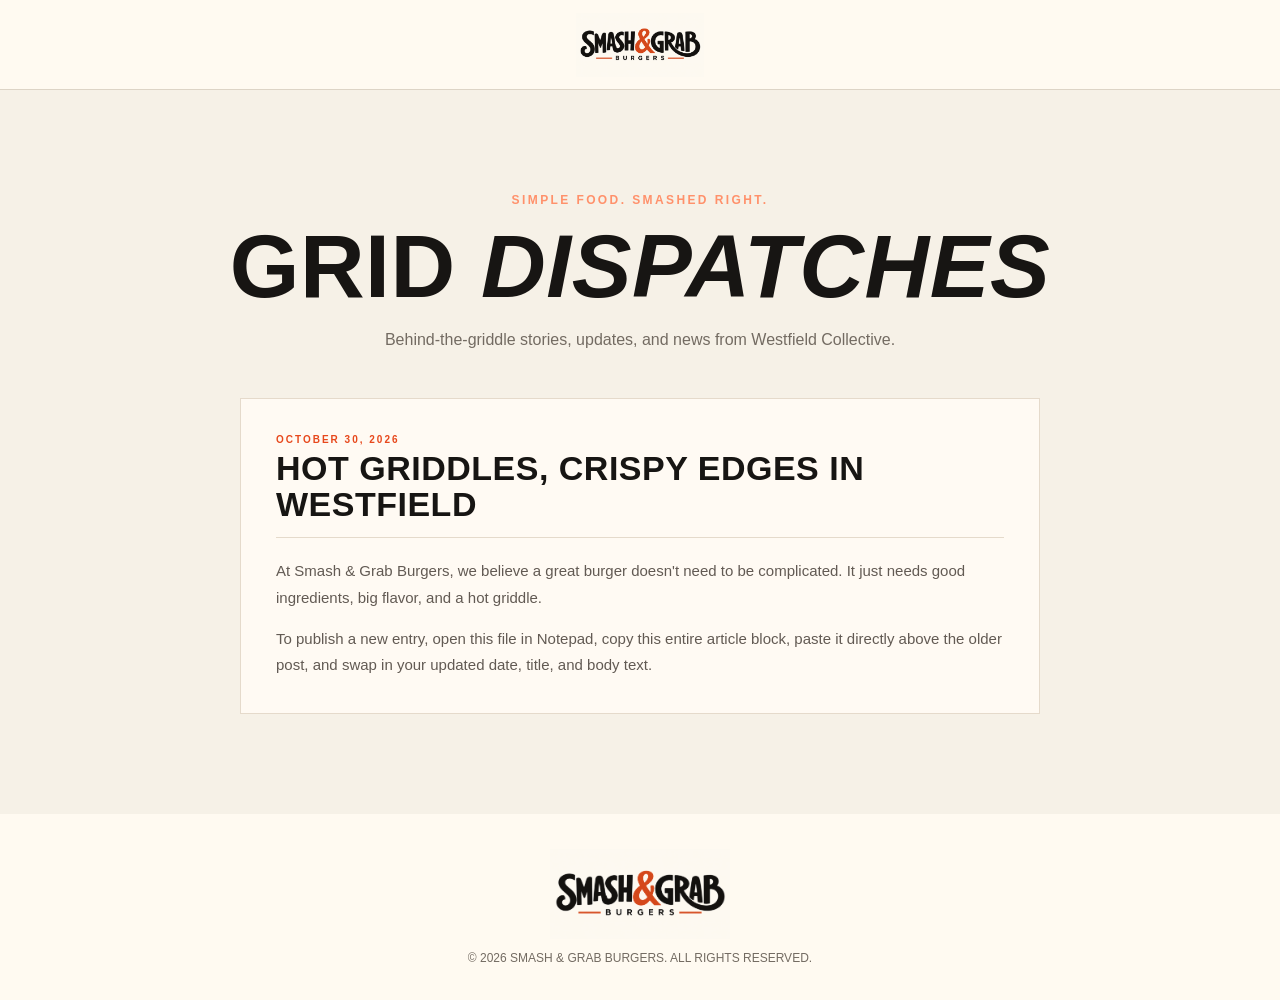
==== blog/index.html @ 60bce129 "blog page add and minor mods" ====
<!DOCTYPE html>
<html lang="en">
<head>
    <meta charset="UTF-8">
    <meta name="viewport" content="width=device-width, initial-scale=1.0">
    <title>Smash & Grab Burgers - Dispatches</title>
    <!-- Relative path points up to the css folder in the root directory -->
    <link rel="stylesheet" href="../css/style.css">
    <link rel="icon" type="image/png" href="../images/favicon.png">
</head>
<body>

    <header class="top" style="justify-content: center;">
        <a href="../index.html" class="brand">
            <img src="../images/logo.png" alt="Smash & Grab Burgers Logo">
        </a>
    </header>

    <section class="section">
        <div style="text-align: center; max-width: 900px; margin: 0 auto 45px;">
            <span class="eyebrow">SIMPLE FOOD. SMASHED RIGHT.</span>
            <h2 style="font-size: clamp(50px, 7vw, 90px); margin: 15px 0;">GRID <em>DISPATCHES</em></h2>
            <p style="color: var(--muted); max-width: 600px; margin: 0 auto; line-height: 1.7;">
                Behind-the-griddle stories, updates, and news from Westfield Collective.
            </p>
        </div>

        <div style="max-width: 800px; margin: 0 auto; display: flex; flex-direction: column; gap: 30px;">

            <!-- ================================================== -->
            <!-- 📋 NEW POST TEMPLATE: COPY THIS ENTIRE CARD 📋 -->
            <!-- ================================================== -->
            <article class="menu-card" style="min-height: auto; padding: 35px; border: 1px solid #e5dacb;">
                <div style="border-bottom: 1px solid #e5dacb; padding-bottom: 15px; margin-bottom: 20px;">
                    <span class="category" style="display: block; margin-bottom: 6px;">OCTOBER 30, 2026</span>
                    <h3 style="font-family: Impact, 'Arial Narrow', sans-serif; font-size: 34px; line-height: 1.05; letter-spacing: 0.5px; margin: 0; text-transform: uppercase;">
                        Hot Griddles, Crispy Edges in Westfield
                    </h3>
                </div>
                <div>
                    <p style="color: #625a53; line-height: 1.75; font-size: 15px; margin-bottom: 15px;">
                        At Smash & Grab Burgers, we believe a great burger doesn't need to be complicated. It just needs good ingredients, big flavor, and a hot griddle.
                    </p>
                    <p style="color: #625a53; line-height: 1.75; font-size: 15px; margin: 0;">
                        To publish a new entry, open this file in Notepad, copy this entire article block, paste it directly above the older post, and swap in your updated date, title, and body text.
                    </p>
                </div>
            </article>
            <!-- ================================================== -->
            <!-- 📋 END OF TEMPLATE 📋 -->
            <!-- ================================================== -->

        </div>
    </section>

    <footer>
        <div style="margin: 0 auto; text-align: center;">
            <img src="../images/logo.png" alt="Smash & Grab Burgers Logo" style="margin: 0 auto 12px; display: block;">
            <p style="margin: 0;">© 2026 SMASH & GRAB BURGERS. ALL RIGHTS RESERVED.</p>
        </div>
    </footer>

</body>
</html>
---- css/style.css ----
:root{--ink:#171513;--cream:#f6f1e7;--orange:#e7481c;--muted:#736b62}
*{box-sizing:border-box}
html{scroll-behavior:smooth}
body{margin:0;background:var(--cream);color:var(--ink);font-family:Arial,Helvetica,sans-serif}
a{color:inherit;text-decoration:none}

/* Top Navigation - Sticky Persistent Banner */
.top{height:90px;background:#fffaf1;display:flex;align-items:center;justify-content:space-between;padding:12px max(5%,calc((100vw - 1300px)/2));gap:25px;position:sticky;top:0;z-index:10;border-bottom:1px solid #ddd4c6}
.brand img {
  width: 205px;
  max-height: 64px;
  height: auto;
  object-fit: contain;
  display: block;
}
.top nav{display:flex;gap:30px;font-size:13px;font-weight:900;letter-spacing:1px}
.top nav a:hover,.textlink:hover{color:var(--orange)}

/* Buttons */
.button{display:inline-block;background:var(--orange);color:white;padding:19px 27px;font-weight:900;font-size:13px;letter-spacing:1px;border:2px solid var(--orange);transition:.2s;cursor:pointer}
.button:hover{background:#ba3514;border-color:#ba3514}
.button.small{padding:13px 18px}

/* Hero Section */
.hero{min-height:620px;display:grid;grid-template-columns:1.1fr .9fr;align-items:center;background:#171513;color:white;padding:70px max(5%,calc((100vw - 1300px)/2));overflow:hidden}
.eyebrow{font-size:12px;letter-spacing:2.4px;font-weight:900;color:#ff916b}
.hero h1,.section h2,.story h2,.order h2,.visit h2{font-family:Impact,'Arial Narrow',sans-serif;font-stretch:condensed;font-weight:900;line-height:.98;letter-spacing:.5px}
.hero h1{font-size:clamp(58px,6.3vw,105px);margin:25px 0}
.hero h1 em,.story h2 em{color:var(--orange);font-style:normal}
.hero p{max-width:460px;font-size:19px;line-height:1.65;color:#e1d9d0}
.actions{display:flex;align-items:center;gap:24px;flex-wrap:wrap;margin-top:34px}
.textlink{font-size:13px;font-weight:900}

.hero-art{position:relative;height:470px;display:grid;place-items:center}
.burger-emoji{font-size:clamp(190px,24vw,340px);filter:drop-shadow(0 28px 25px #0009);transform:rotate(-10deg)}
.roundel{position:absolute;top:5px;right:5%;width:130px;height:130px;border-radius:50%;background:var(--orange);display:flex;align-items:center;justify-content:center;flex-direction:column;transform:rotate(14deg);z-index:1}
.roundel span{font-family:Impact;font-size:44px}
.roundel small{font-size:11px;text-align:center;font-weight:bold}

/* Ticker */
.ticker{background:var(--orange);color:white;display:flex;justify-content:space-around;align-items:center;gap:15px;padding:17px 10px;font-weight:900;letter-spacing:1.5px;font-size:12px}

/* Sections */
.section{padding:100px max(5%,calc((100vw - 1300px)/2))}
.section-heading{display:flex;align-items:end;justify-content:space-between;gap:30px}
.orange{color:var(--orange)}
.section h2,.visit h2{font-size:clamp(65px,7vw,105px);margin:13px 0}
.section-heading p{max-width:370px;color:var(--muted);line-height:1.7}

/* Filters & Menu */
.filters{display:flex;flex-wrap:wrap;gap:10px;margin:35px 0}
.filters button{background:transparent;border:1px solid #cfc5b6;padding:12px 18px;cursor:pointer;font-weight:900;font-size:12px;letter-spacing:1px}
.filters button.active,.filters button:hover{background:var(--ink);color:white;border-color:var(--ink)}
.menu-grid{display:grid;grid-template-columns:repeat(3,1fr);gap:15px}
.menu-card{background:#fffaf3;padding:27px;min-height:210px;border:1px solid #e5dacb;transition:transform .2s}
.menu-card:hover{transform:translateY(-3px)}
.category{color:var(--orange);font-size:10px;letter-spacing:2px;font-weight:900}
.item-top{display:flex;justify-content:space-between;gap:15px;align-items:start;margin:16px 0}
.item-top h3{font-size:23px;margin:0;line-height:1.15}
.item-top strong{white-space:nowrap;color:var(--orange);font-size:13px;text-align:right}
.menu-card p{color:#625a53;line-height:1.6;font-size:14px;margin:0}

/* Upgrade Section Styling - Compact & Aligned */
.upgrade-section {
  margin-top: 60px;
  background: #f0e6d6;
  border: 2px solid #dfd1bd;
  padding: 30px;
  max-width: 800px;
  margin-left: auto;
  margin-right: auto;
}
.upgrade-grid {
  display: flex;
  flex-direction: column;
  gap: 15px;
}
.upgrade-card {
  background: #fffaf3;
  padding: 18px 22px;
  border: 1px solid #e5dacb;
}
.upgrade-card .item-top {
  display: flex;
  justify-content: space-between;
  align-items: center;
  gap: 20px;
}

/* Story & Order CTA */
.story{background:#e9dfcf;display:grid;grid-template-columns:1fr 1fr;gap:70px;align-items:center;padding:100px max(5%,calc((100vw - 1300px)/2))}
.story-mark{height:420px;background:var(--orange);color:#171513;display:flex;align-items:center;justify-content:center;font-family:Impact;font-size:clamp(110px,17vw,260px);letter-spacing:-15px;transform:rotate(-3deg)}
.story-mark span{color:white}
.story h2{font-size:clamp(48px,5vw,80px);margin:20px 0}
.story p{line-height:1.8;color:#4e463f}

.order{text-align:center;background:#191715;color:white;padding:110px 20px}
.order h2{font-size:clamp(60px,8vw,120px);margin:22px 0}
.order p{max-width:590px;margin:0 auto 35px;color:#ded4c9;line-height:1.8}
.order small{display:block;color:#a8a09a;margin-top:18px}

/* Visit Section */
.visit{display:flex;justify-content:space-between;gap:50px;padding:90px max(5%,calc((100vw - 1300px)/2))}
.visit>div:last-child{max-width:360px;align-self:center}
.visit h3{font-size:18px}
.visit p{color:var(--muted);line-height:1.7}

/* Footer */
footer{background:#fffaf1;padding:35px 5%;display:flex;align-items:center;justify-content:space-between;gap:25px}
footer img{width:180px}
footer strong,footer a{font-size:12px;letter-spacing:1px}
footer p{font-size:12px;color:var(--muted)}

/* Modal Popup Overlay */
.modal-overlay {
  position: fixed; top: 0; left: 0; width: 100%; height: 100%;
  background: rgba(0,0,0,0.7); display: none; align-items: center; justify-content: center; z-index: 100;
}
.modal-box {
  background: #fffaf3; padding: 40px; max-width: 480px; width: 90%;
  border: 3px solid var(--orange); text-align: center;
}
.modal-box h3 { font-family: Impact; font-size: 32px; margin-top: 0; color: var(--ink); }
.modal-box p { color: #625a53; line-height: 1.6; margin: 20px 0; }
.modal-actions { display: flex; gap: 15px; justify-content: center; margin-top: 25px; }

/* ==========================================
   RESPONSIVE DESIGN FOR TABLETS & MOBILES
   ========================================== */

/* Tablets and Medium Screens (max-width: 1024px) */
@media (max-width: 1024px) {
  .hero {
    grid-template-columns: 1fr;
    text-align: center;
    padding: 50px 5%;
  }
  .hero p {
    margin-left: auto;
    margin-right: auto;
  }
  .actions {
    justify-content: center;
  }
  .menu-grid {
    grid-template-columns: repeat(2, 1fr);
  }
  .story {
    grid-template-columns: 1fr;
    gap: 40px;
    padding: 70px 5%;
  }
  .story-mark {
    height: 300px;
  }
}

/* Mobile Phones (max-width: 768px) */
@media (max-width: 768px) {
  /* Header & Navigation - Sticky persistent banner with reduced height */
  .top {
    height: auto;
    flex-direction: row;
    padding: 8px 5%;
    gap: 10px;
    position: sticky;
    top: 0;
    z-index: 10;
  }
  .top nav {
    display: none;
  }
  .brand img {
    width: 120px;
  }
  .top .button.small {
    padding: 8px 12px;
    font-size: 11px;
  }

  /* Hero adjustments */
  .hero h1 {
    font-size: clamp(42px, 12vw, 65px);
  }
  .hero-art {
    height: 300px;
  }
  .burger-emoji {
    font-size: 200px;
  }

  /* Sections padding & layout */
  .section {
    padding: 60px 5%;
  }
  .section-heading {
    flex-direction: column;
    align-items: flex-start;
    gap: 12px;
  }
  .section h2, .visit h2, .order h2 {
    font-size: clamp(45px, 12vw, 65px);
  }

  /* Single column grids for mobile */
  .menu-grid {
    grid-template-columns: 1fr;
  }
  .upgrade-grid {
    grid-template-columns: 1fr;
  }

  /* Visit & Footer sections */
  .visit {
    flex-direction: column;
    padding: 60px 5%;
    gap: 35px;
  }
  .visit>div:last-child {
    max-width: 100%;
  }
  footer {
    flex-direction: column;
    text-align: center;
    padding: 30px 5%;
    gap: 15px;
  }
}

.sibling-concepts {
    display: flex;
    align-items: left;
    justify-content: left;
    gap: 15px;
    padding: 0px;
    flex-wrap: wrap;
    font-family: inherit;
}

.concepts-label {
    font-weight: bold;
    color: #333; /* Adjust to match the specific site's text color */
}

.concept-link {
    text-decoration: none;
    color: #d9534f; /* Adjust to match the specific site's accent color */
    font-weight: 600;
    transition: color 0.3s ease;
}

.concept-link:hover {
    color: #000;
    text-decoration: underline;
}

/* Mobile responsive adjustment */
@media (max-width: 768px) {
    .sibling-concepts {
        flex-direction: column;
        gap: 10px;
    }
}
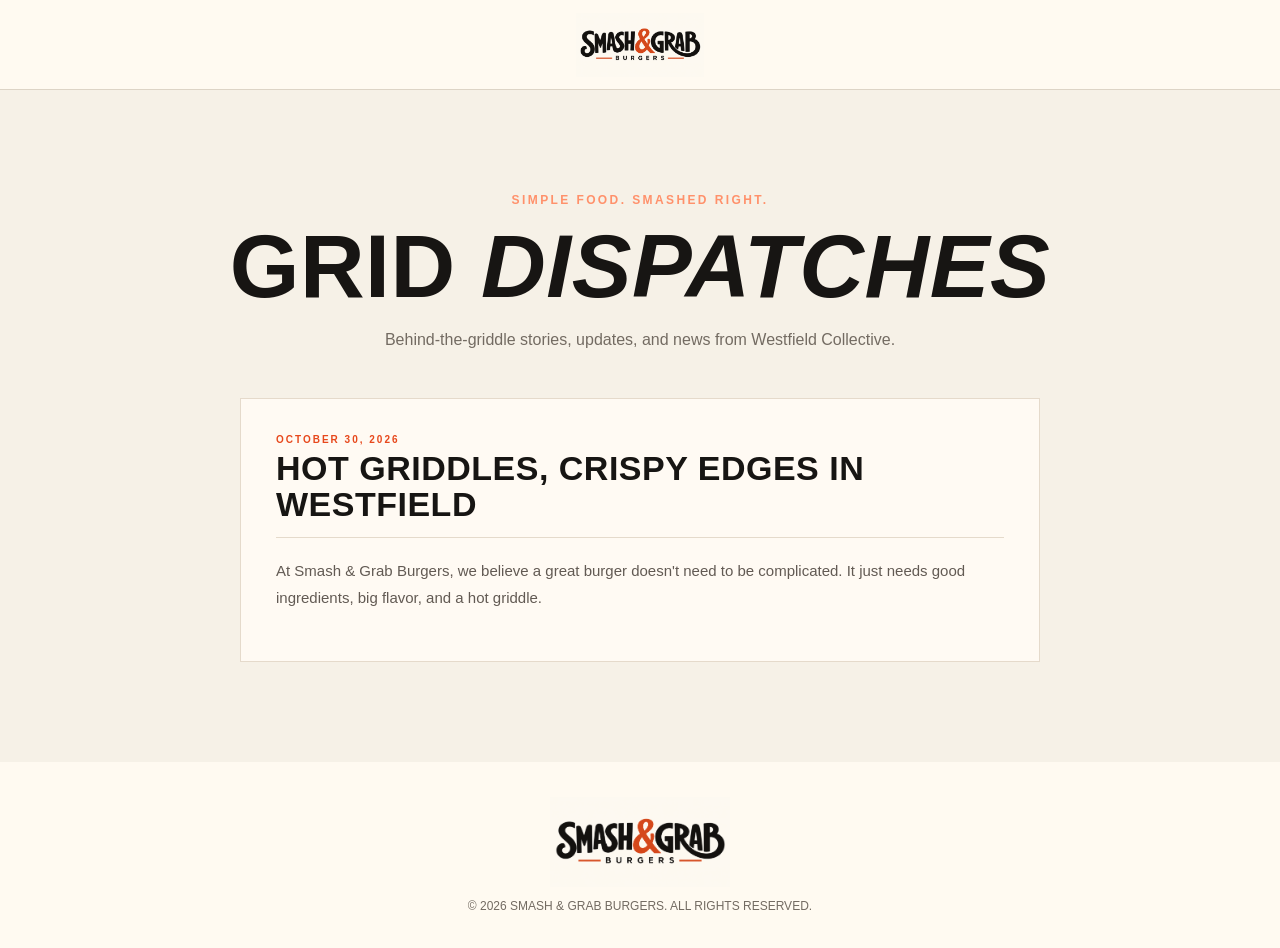
==== commit efe043f1: "blog cleanup" ====
--- a/blog/index.html
+++ b/blog/index.html
@@ -41,9 +41,6 @@
                     <p style="color: #625a53; line-height: 1.75; font-size: 15px; margin-bottom: 15px;">
                         At Smash & Grab Burgers, we believe a great burger doesn't need to be complicated. It just needs good ingredients, big flavor, and a hot griddle.
                     </p>
-                    <p style="color: #625a53; line-height: 1.75; font-size: 15px; margin: 0;">
-                        To publish a new entry, open this file in Notepad, copy this entire article block, paste it directly above the older post, and swap in your updated date, title, and body text.
-                    </p>
                 </div>
             </article>
             <!-- ================================================== -->
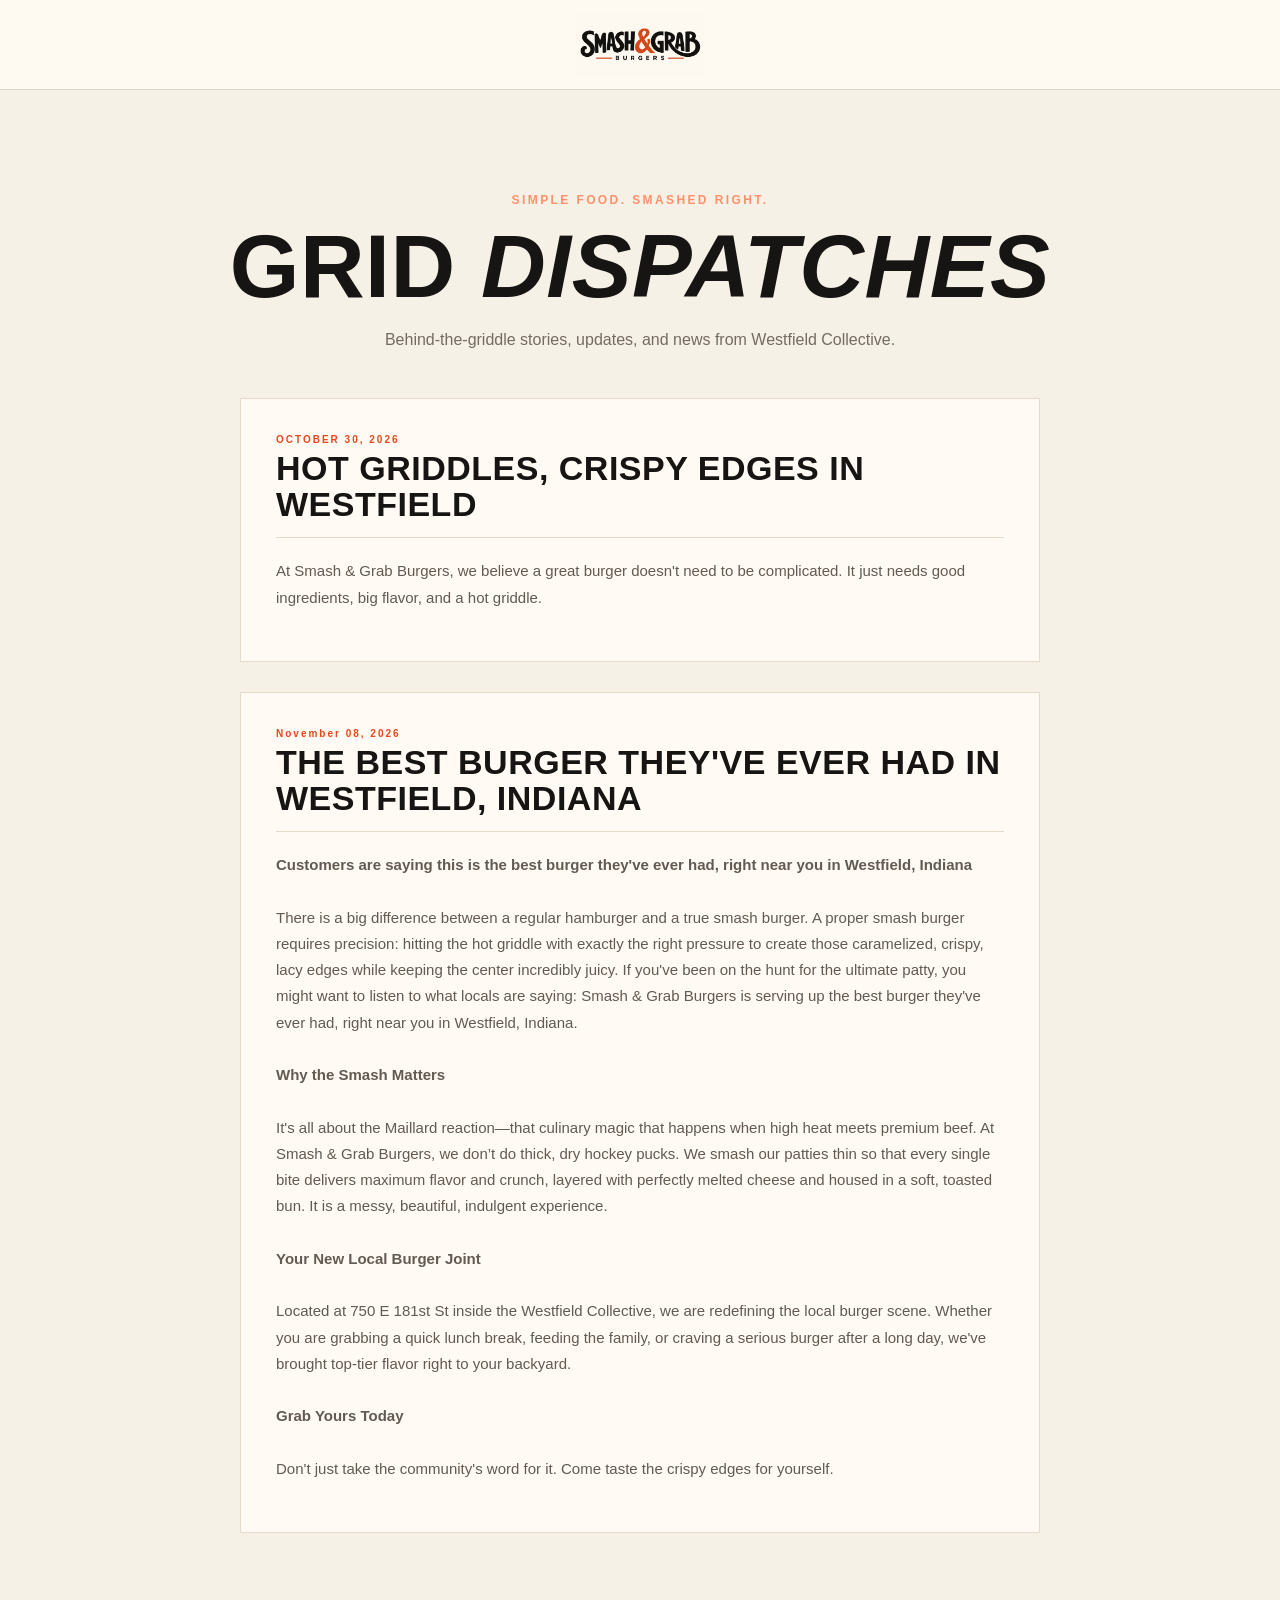
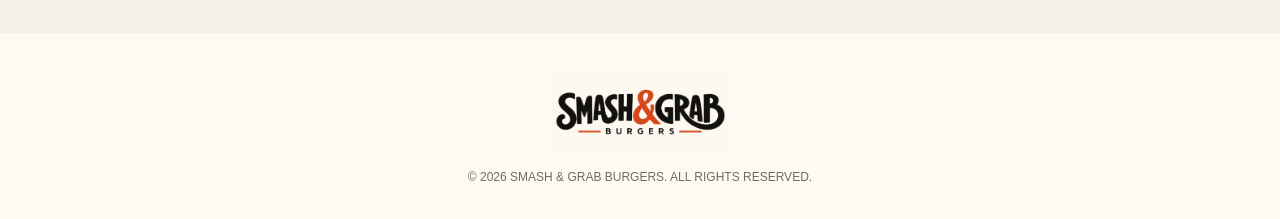
==== commit 9c18388d: "blog update" ====
--- a/blog/index.html
+++ b/blog/index.html
@@ -47,6 +47,37 @@
             <!-- 📋 END OF TEMPLATE 📋 -->
             <!-- ================================================== -->
 
+                        <!-- ================================================== -->
+            <!-- 📋 NEW POST TEMPLATE: COPY THIS ENTIRE CARD 📋 -->
+            <!-- ================================================== -->
+            <article class="menu-card" style="min-height: auto; padding: 35px; border: 1px solid #e5dacb;">
+                <div style="border-bottom: 1px solid #e5dacb; padding-bottom: 15px; margin-bottom: 20px;">
+                    <span class="category" style="display: block; margin-bottom: 6px;">November 08, 2026</span>
+                    <h3 style="font-family: Impact, 'Arial Narrow', sans-serif; font-size: 34px; line-height: 1.05; letter-spacing: 0.5px; margin: 0; text-transform: uppercase;">
+                        The Best Burger They've Ever Had in Westfield, Indiana
+                    </h3>
+                </div>
+                <div>
+                    <p style="color: #625a53; line-height: 1.75; font-size: 15px; margin-bottom: 15px;">
+                        <b>Customers are saying this is the best burger they've ever had, right near you in Westfield, Indiana</b><br><br>
+
+                        There is a big difference between a regular hamburger and a true smash burger. A proper smash burger requires precision: hitting the hot griddle with exactly the right pressure to create those caramelized, crispy, lacy edges while keeping the center incredibly juicy. If you've been on the hunt for the ultimate patty, you might want to listen to what locals are saying: Smash & Grab Burgers is serving up the best burger they've ever had, right near you in Westfield, Indiana.<br><br>
+
+                        <b>Why the Smash Matters</b><br><br>
+                        It's all about the Maillard reaction—that culinary magic that happens when high heat meets premium beef. At Smash & Grab Burgers, we don’t do thick, dry hockey pucks. We smash our patties thin so that every single bite delivers maximum flavor and crunch, layered with perfectly melted cheese and housed in a soft, toasted bun. It is a messy, beautiful, indulgent experience.<br><br>
+
+                        <b>Your New Local Burger Joint</b><br><br>
+                        Located at 750 E 181st St inside the Westfield Collective, we are redefining the local burger scene. Whether you are grabbing a quick lunch break, feeding the family, or craving a serious burger after a long day, we've brought top-tier flavor right to your backyard.<br><br>
+
+                        <b>Grab Yours Today</b><br><br>
+                        Don't just take the community's word for it. Come taste the crispy edges for yourself.
+                    </p>
+                </div>
+            </article>
+            <!-- ================================================== -->
+            <!-- 📋 END OF TEMPLATE 📋 -->
+            <!-- ================================================== -->
+
         </div>
     </section>
 
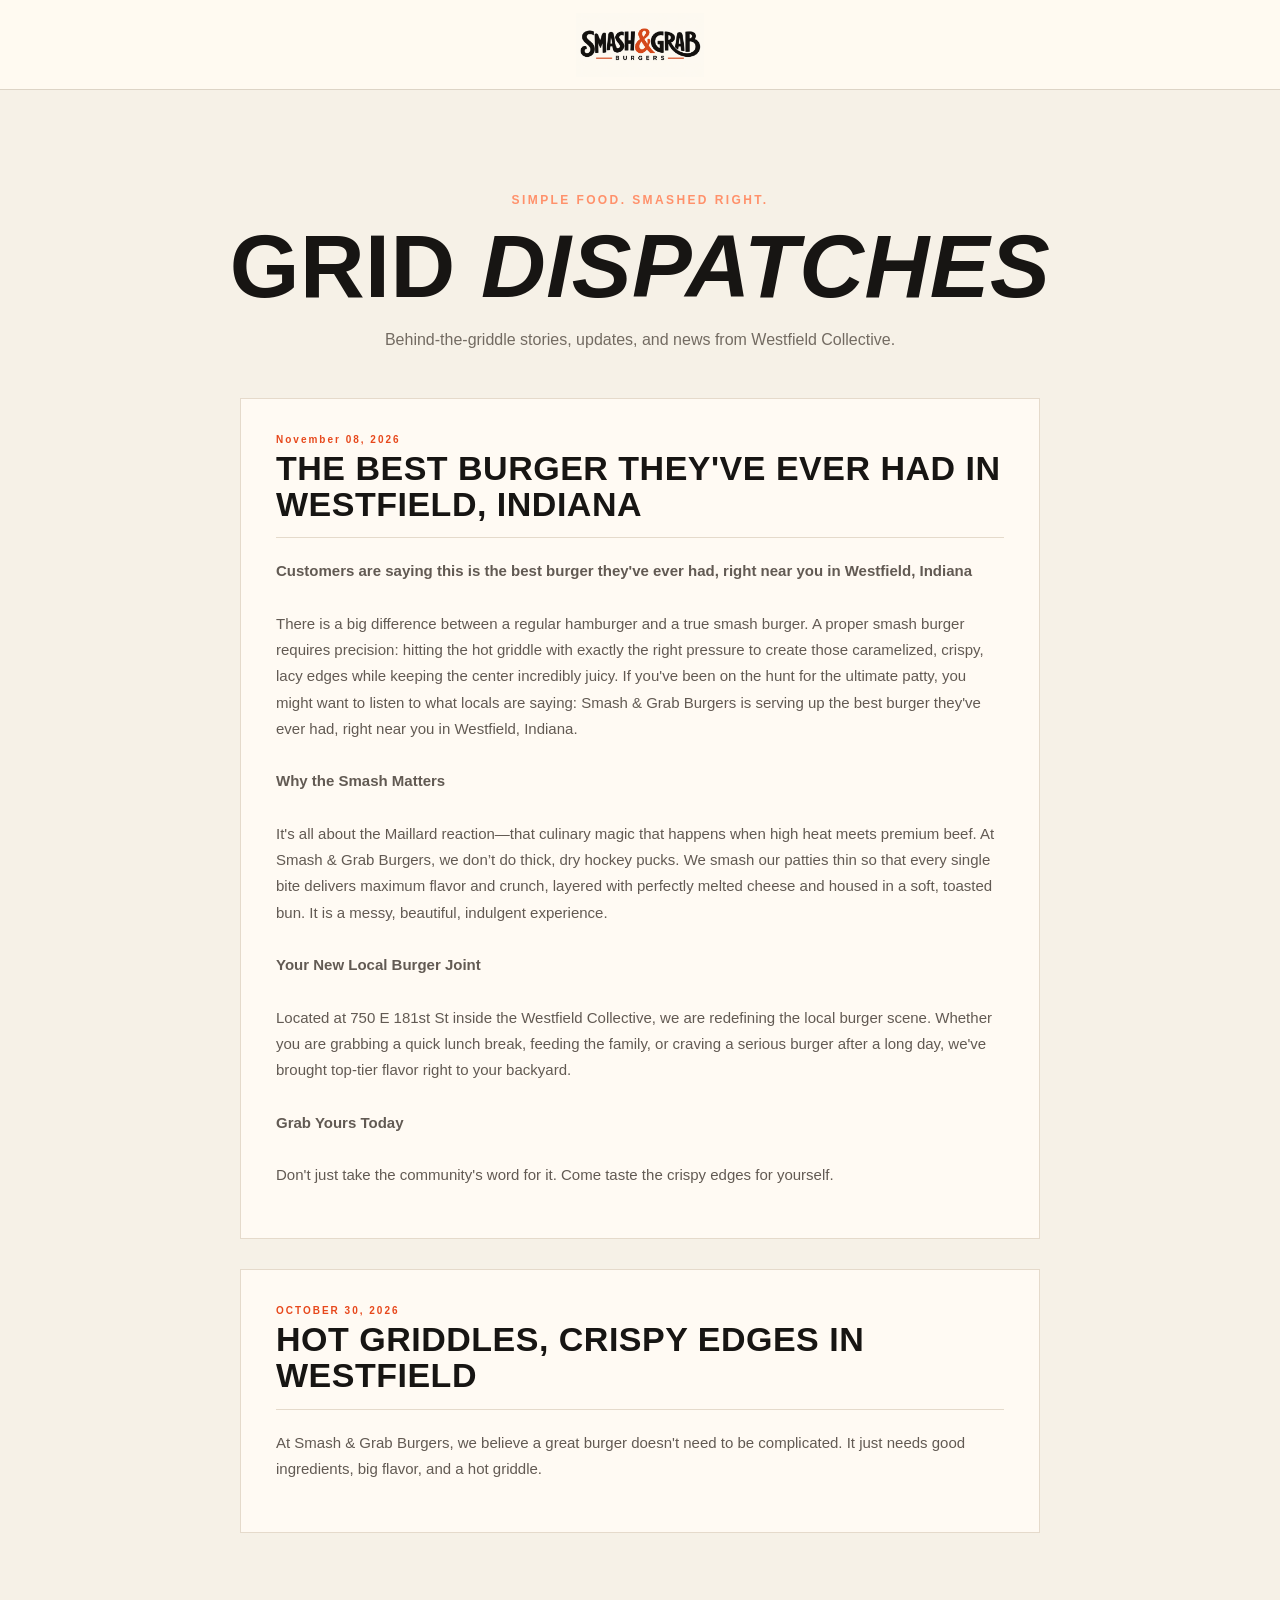
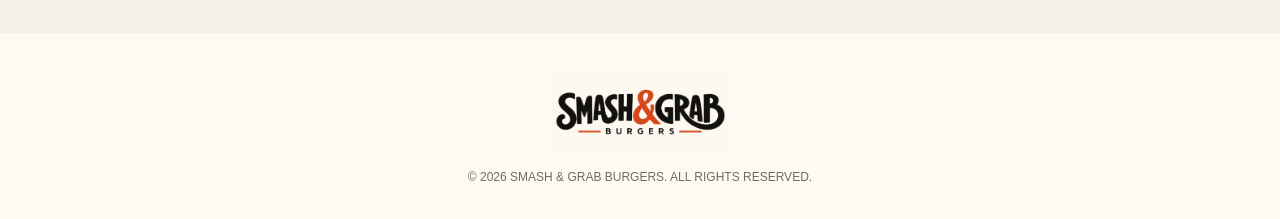
==== commit 771c3a2a: "blog update reorder" ====
--- a/blog/index.html
+++ b/blog/index.html
@@ -26,28 +26,7 @@
         </div>
 
         <div style="max-width: 800px; margin: 0 auto; display: flex; flex-direction: column; gap: 30px;">
-
             <!-- ================================================== -->
-            <!-- 📋 NEW POST TEMPLATE: COPY THIS ENTIRE CARD 📋 -->
-            <!-- ================================================== -->
-            <article class="menu-card" style="min-height: auto; padding: 35px; border: 1px solid #e5dacb;">
-                <div style="border-bottom: 1px solid #e5dacb; padding-bottom: 15px; margin-bottom: 20px;">
-                    <span class="category" style="display: block; margin-bottom: 6px;">OCTOBER 30, 2026</span>
-                    <h3 style="font-family: Impact, 'Arial Narrow', sans-serif; font-size: 34px; line-height: 1.05; letter-spacing: 0.5px; margin: 0; text-transform: uppercase;">
-                        Hot Griddles, Crispy Edges in Westfield
-                    </h3>
-                </div>
-                <div>
-                    <p style="color: #625a53; line-height: 1.75; font-size: 15px; margin-bottom: 15px;">
-                        At Smash & Grab Burgers, we believe a great burger doesn't need to be complicated. It just needs good ingredients, big flavor, and a hot griddle.
-                    </p>
-                </div>
-            </article>
-            <!-- ================================================== -->
-            <!-- 📋 END OF TEMPLATE 📋 -->
-            <!-- ================================================== -->
-
-                        <!-- ================================================== -->
             <!-- 📋 NEW POST TEMPLATE: COPY THIS ENTIRE CARD 📋 -->
             <!-- ================================================== -->
             <article class="menu-card" style="min-height: auto; padding: 35px; border: 1px solid #e5dacb;">
@@ -78,6 +57,25 @@
             <!-- 📋 END OF TEMPLATE 📋 -->
             <!-- ================================================== -->
 
+            <!-- ================================================== -->
+            <!-- 📋 NEW POST TEMPLATE: COPY THIS ENTIRE CARD 📋 -->
+            <!-- ================================================== -->
+            <article class="menu-card" style="min-height: auto; padding: 35px; border: 1px solid #e5dacb;">
+                <div style="border-bottom: 1px solid #e5dacb; padding-bottom: 15px; margin-bottom: 20px;">
+                    <span class="category" style="display: block; margin-bottom: 6px;">OCTOBER 30, 2026</span>
+                    <h3 style="font-family: Impact, 'Arial Narrow', sans-serif; font-size: 34px; line-height: 1.05; letter-spacing: 0.5px; margin: 0; text-transform: uppercase;">
+                        Hot Griddles, Crispy Edges in Westfield
+                    </h3>
+                </div>
+                <div>
+                    <p style="color: #625a53; line-height: 1.75; font-size: 15px; margin-bottom: 15px;">
+                        At Smash & Grab Burgers, we believe a great burger doesn't need to be complicated. It just needs good ingredients, big flavor, and a hot griddle.
+                    </p>
+                </div>
+            </article>
+            <!-- ================================================== -->
+            <!-- 📋 END OF TEMPLATE 📋 -->
+            <!-- ================================================== -->
         </div>
     </section>
 
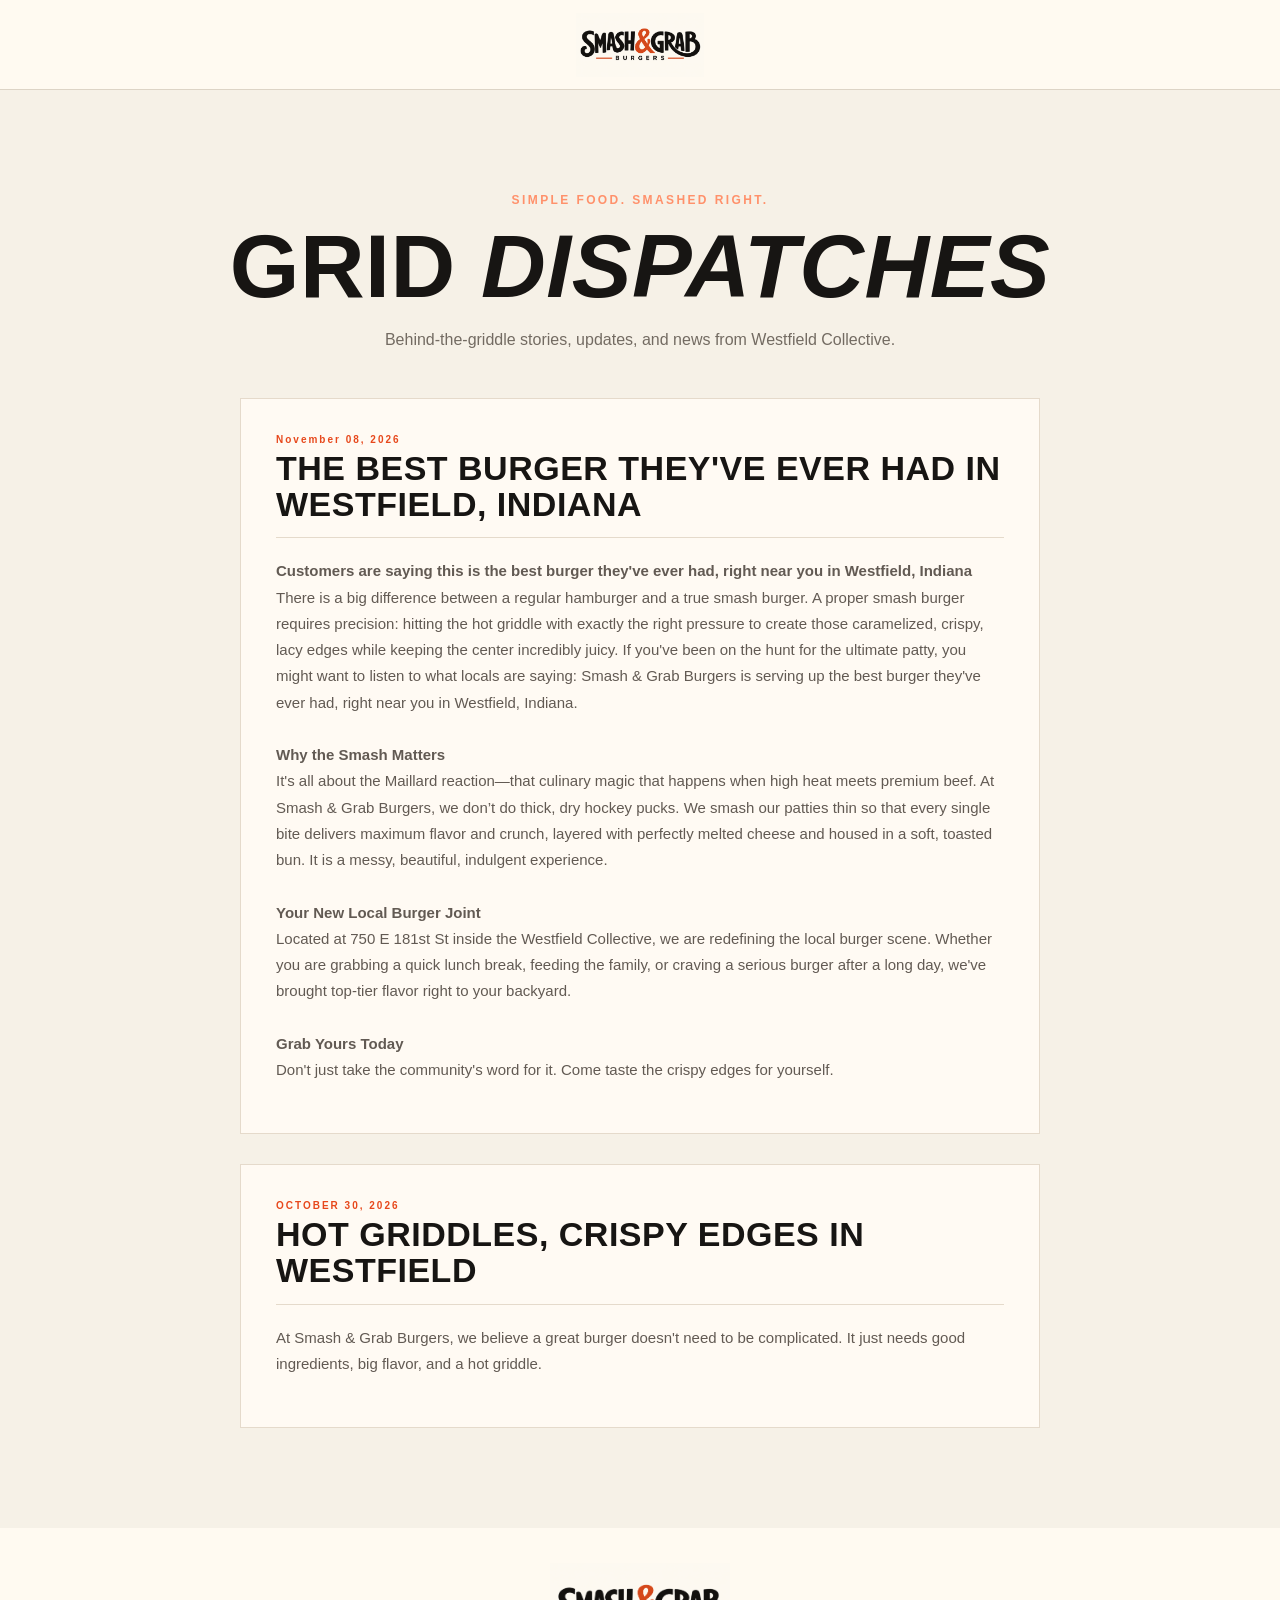
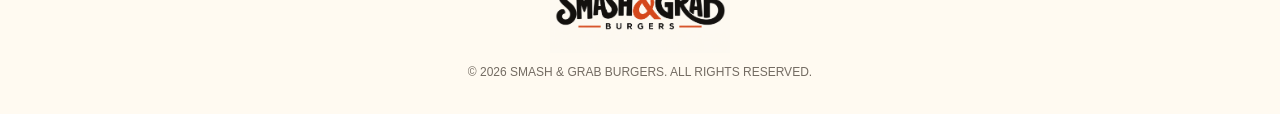
==== commit fb8759c3: "blog update" ====
--- a/blog/index.html
+++ b/blog/index.html
@@ -38,17 +38,17 @@
                 </div>
                 <div>
                     <p style="color: #625a53; line-height: 1.75; font-size: 15px; margin-bottom: 15px;">
-                        <b>Customers are saying this is the best burger they've ever had, right near you in Westfield, Indiana</b><br><br>
+                        <b>Customers are saying this is the best burger they've ever had, right near you in Westfield, Indiana</b><br>
 
                         There is a big difference between a regular hamburger and a true smash burger. A proper smash burger requires precision: hitting the hot griddle with exactly the right pressure to create those caramelized, crispy, lacy edges while keeping the center incredibly juicy. If you've been on the hunt for the ultimate patty, you might want to listen to what locals are saying: Smash & Grab Burgers is serving up the best burger they've ever had, right near you in Westfield, Indiana.<br><br>
 
-                        <b>Why the Smash Matters</b><br><br>
+                        <b>Why the Smash Matters</b><br>
                         It's all about the Maillard reaction—that culinary magic that happens when high heat meets premium beef. At Smash & Grab Burgers, we don’t do thick, dry hockey pucks. We smash our patties thin so that every single bite delivers maximum flavor and crunch, layered with perfectly melted cheese and housed in a soft, toasted bun. It is a messy, beautiful, indulgent experience.<br><br>
 
-                        <b>Your New Local Burger Joint</b><br><br>
+                        <b>Your New Local Burger Joint</b><br>
                         Located at 750 E 181st St inside the Westfield Collective, we are redefining the local burger scene. Whether you are grabbing a quick lunch break, feeding the family, or craving a serious burger after a long day, we've brought top-tier flavor right to your backyard.<br><br>
 
-                        <b>Grab Yours Today</b><br><br>
+                        <b>Grab Yours Today</b><br>
                         Don't just take the community's word for it. Come taste the crispy edges for yourself.
                     </p>
                 </div>
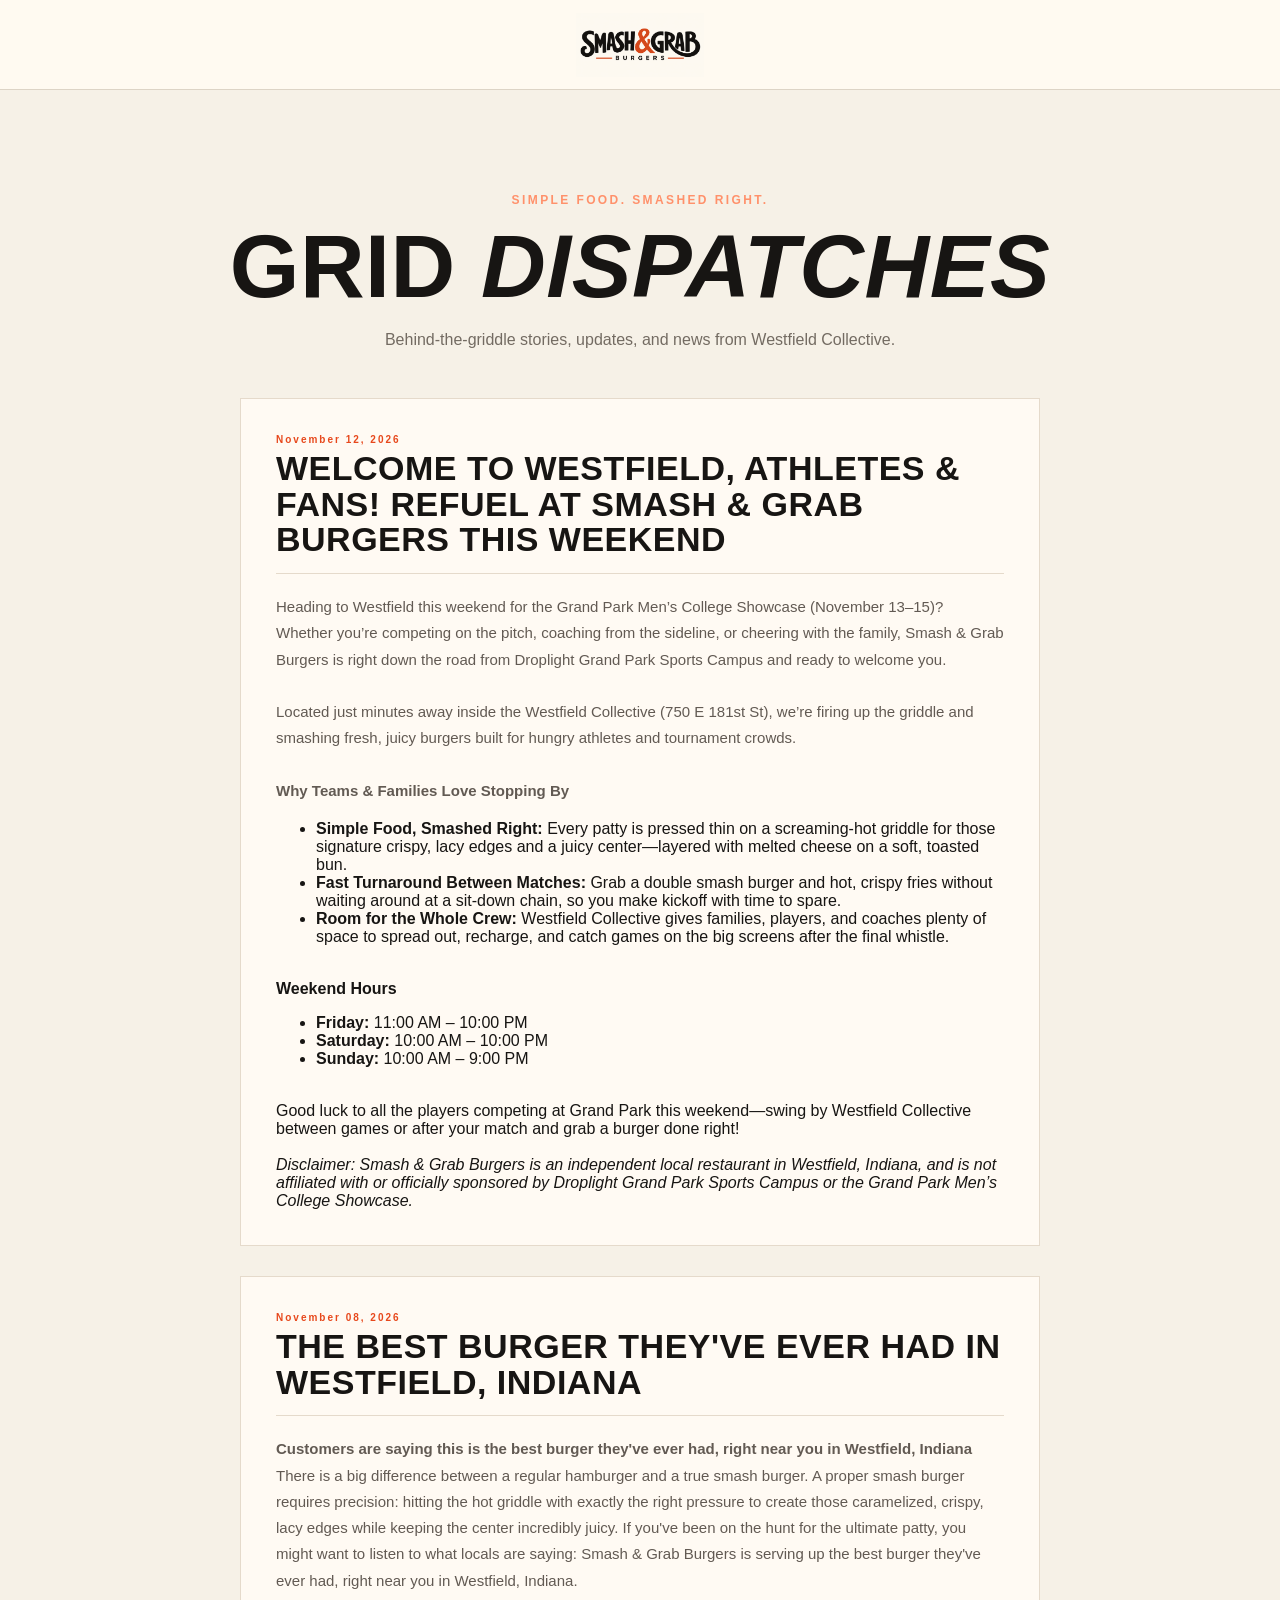
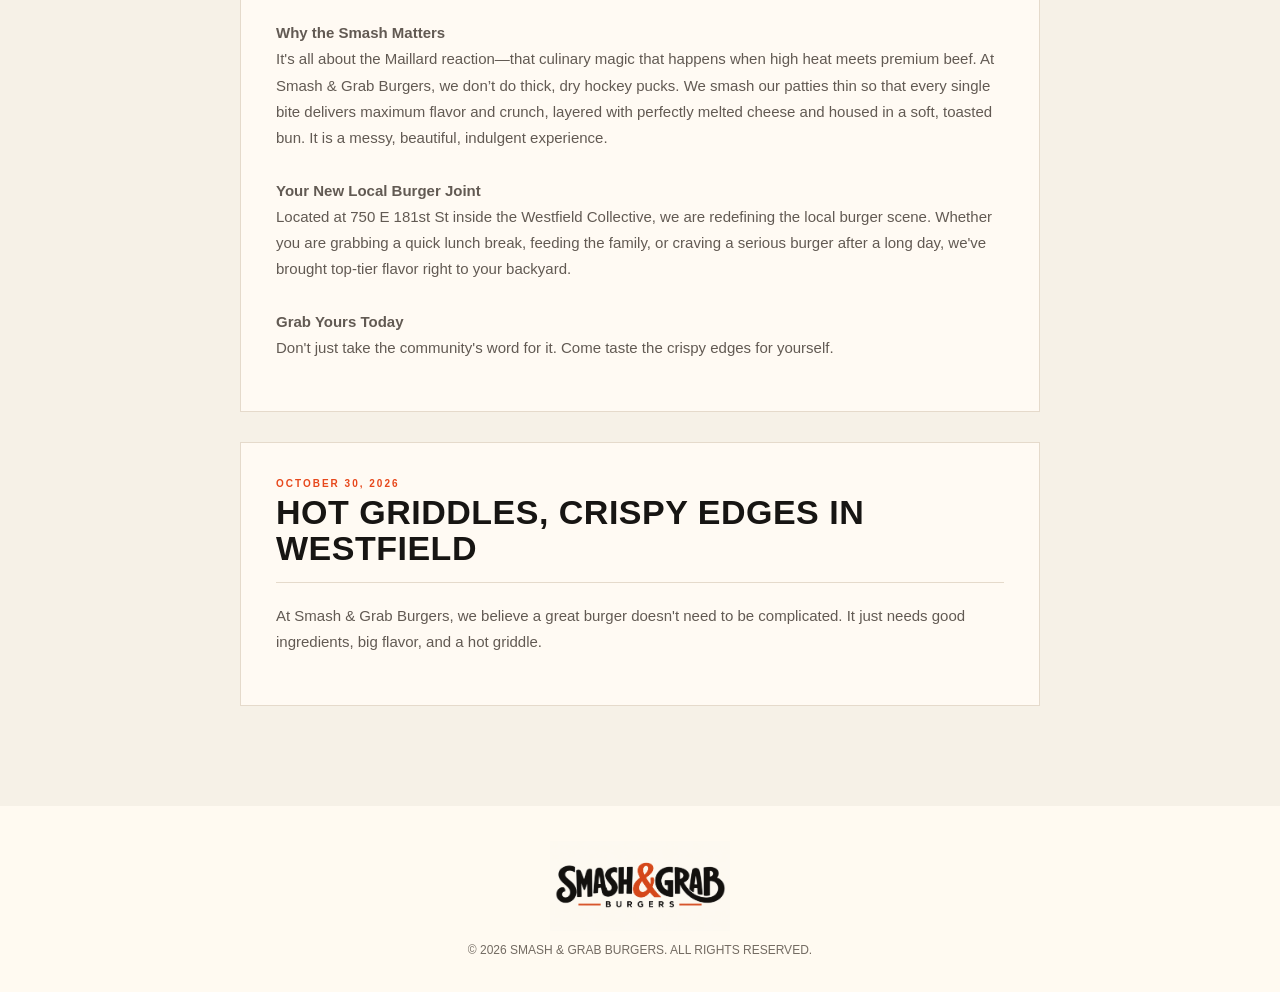
==== commit a95568ec: "blog update 12NOV" ====
--- a/blog/index.html
+++ b/blog/index.html
@@ -26,6 +26,46 @@
         </div>
 
         <div style="max-width: 800px; margin: 0 auto; display: flex; flex-direction: column; gap: 30px;">
+            
+            <!-- ================================================== -->
+            <!-- 📋 NEW POST TEMPLATE: COPY THIS ENTIRE CARD 📋 -->
+            <!-- ================================================== -->
+            <article class="menu-card" style="min-height: auto; padding: 35px; border: 1px solid #e5dacb;">
+                <div style="border-bottom: 1px solid #e5dacb; padding-bottom: 15px; margin-bottom: 20px;">
+                    <span class="category" style="display: block; margin-bottom: 6px;">November 12, 2026</span>
+                    <h3 style="font-family: Impact, 'Arial Narrow', sans-serif; font-size: 34px; line-height: 1.05; letter-spacing: 0.5px; margin: 0; text-transform: uppercase;">
+                        Welcome to Westfield, Athletes &amp; Fans! Refuel at Smash &amp; Grab Burgers This Weekend
+                    </h3>
+                </div>
+                <div>
+                    <p style="color: #625a53; line-height: 1.75; font-size: 15px; margin-bottom: 15px;">
+                        Heading to Westfield this weekend for the Grand Park Men’s College Showcase (November 13–15)? Whether you’re competing on the pitch, coaching from the sideline, or cheering with the family, Smash &amp; Grab Burgers is right down the road from Droplight Grand Park Sports Campus and ready to welcome you.<br><br>
+
+                        Located just minutes away inside the Westfield Collective (750 E 181st St), we’re firing up the griddle and smashing fresh, juicy burgers built for hungry athletes and tournament crowds.<br><br>
+
+                        <b>Why Teams &amp; Families Love Stopping By</b><br>
+                        <ul>
+                            <li> <b>Simple Food, Smashed Right:</b> Every patty is pressed thin on a screaming-hot griddle for those signature crispy, lacy edges and a juicy center—layered with melted cheese on a soft, toasted bun.<br></li>
+                            <li> <b>Fast Turnaround Between Matches:</b> Grab a double smash burger and hot, crispy fries without waiting around at a sit-down chain, so you make kickoff with time to spare.<br></li>
+                            <li> <b>Room for the Whole Crew:</b> Westfield Collective gives families, players, and coaches plenty of space to spread out, recharge, and catch games on the big screens after the final whistle.<br><br></li>
+                        </ul>
+
+                        <b>Weekend Hours</b><br>
+                        <ul>
+                            <li> <b>Friday:</b> 11:00 AM – 10:00 PM<br></li>
+                            <li> <b>Saturday:</b> 10:00 AM – 10:00 PM<br></li>
+                            <li> <b>Sunday:</b> 10:00 AM – 9:00 PM<br><br></li>
+                        </ul>
+                        Good luck to all the players competing at Grand Park this weekend—swing by Westfield Collective between games or after your match and grab a burger done right!<br><br>
+
+                        <i>Disclaimer: Smash &amp; Grab Burgers is an independent local restaurant in Westfield, Indiana, and is not affiliated with or officially sponsored by Droplight Grand Park Sports Campus or the Grand Park Men’s College Showcase.</i>
+                    </p>
+                </div>
+            </article>
+            <!-- ================================================== -->
+            <!-- 📋 END OF TEMPLATE 📋 -->
+            <!-- ================================================== -->            
+            
             <!-- ================================================== -->
             <!-- 📋 NEW POST TEMPLATE: COPY THIS ENTIRE CARD 📋 -->
             <!-- ================================================== -->
--- a/css/style.css
+++ b/css/style.css
@@ -1,263 +1,275 @@
-:root{--ink:#171513;--cream:#f6f1e7;--orange:#e7481c;--muted:#736b62}
-*{box-sizing:border-box}
-html{scroll-behavior:smooth}
-body{margin:0;background:var(--cream);color:var(--ink);font-family:Arial,Helvetica,sans-serif}
-a{color:inherit;text-decoration:none}
-
-/* Top Navigation - Sticky Persistent Banner */
-.top{height:90px;background:#fffaf1;display:flex;align-items:center;justify-content:space-between;padding:12px max(5%,calc((100vw - 1300px)/2));gap:25px;position:sticky;top:0;z-index:10;border-bottom:1px solid #ddd4c6}
-.brand img {
-  width: 205px;
-  max-height: 64px;
-  height: auto;
-  object-fit: contain;
-  display: block;
-}
-.top nav{display:flex;gap:30px;font-size:13px;font-weight:900;letter-spacing:1px}
-.top nav a:hover,.textlink:hover{color:var(--orange)}
-
-/* Buttons */
-.button{display:inline-block;background:var(--orange);color:white;padding:19px 27px;font-weight:900;font-size:13px;letter-spacing:1px;border:2px solid var(--orange);transition:.2s;cursor:pointer}
-.button:hover{background:#ba3514;border-color:#ba3514}
-.button.small{padding:13px 18px}
-
-/* Hero Section */
-.hero{min-height:620px;display:grid;grid-template-columns:1.1fr .9fr;align-items:center;background:#171513;color:white;padding:70px max(5%,calc((100vw - 1300px)/2));overflow:hidden}
-.eyebrow{font-size:12px;letter-spacing:2.4px;font-weight:900;color:#ff916b}
-.hero h1,.section h2,.story h2,.order h2,.visit h2{font-family:Impact,'Arial Narrow',sans-serif;font-stretch:condensed;font-weight:900;line-height:.98;letter-spacing:.5px}
-.hero h1{font-size:clamp(58px,6.3vw,105px);margin:25px 0}
-.hero h1 em,.story h2 em{color:var(--orange);font-style:normal}
-.hero p{max-width:460px;font-size:19px;line-height:1.65;color:#e1d9d0}
-.actions{display:flex;align-items:center;gap:24px;flex-wrap:wrap;margin-top:34px}
-.textlink{font-size:13px;font-weight:900}
-
-.hero-art{position:relative;height:470px;display:grid;place-items:center}
-.burger-emoji{font-size:clamp(190px,24vw,340px);filter:drop-shadow(0 28px 25px #0009);transform:rotate(-10deg)}
-.roundel{position:absolute;top:5px;right:5%;width:130px;height:130px;border-radius:50%;background:var(--orange);display:flex;align-items:center;justify-content:center;flex-direction:column;transform:rotate(14deg);z-index:1}
-.roundel span{font-family:Impact;font-size:44px}
-.roundel small{font-size:11px;text-align:center;font-weight:bold}
-
-/* Ticker */
-.ticker{background:var(--orange);color:white;display:flex;justify-content:space-around;align-items:center;gap:15px;padding:17px 10px;font-weight:900;letter-spacing:1.5px;font-size:12px}
-
-/* Sections */
-.section{padding:100px max(5%,calc((100vw - 1300px)/2))}
-.section-heading{display:flex;align-items:end;justify-content:space-between;gap:30px}
-.orange{color:var(--orange)}
-.section h2,.visit h2{font-size:clamp(65px,7vw,105px);margin:13px 0}
-.section-heading p{max-width:370px;color:var(--muted);line-height:1.7}
-
-/* Filters & Menu */
-.filters{display:flex;flex-wrap:wrap;gap:10px;margin:35px 0}
-.filters button{background:transparent;border:1px solid #cfc5b6;padding:12px 18px;cursor:pointer;font-weight:900;font-size:12px;letter-spacing:1px}
-.filters button.active,.filters button:hover{background:var(--ink);color:white;border-color:var(--ink)}
-.menu-grid{display:grid;grid-template-columns:repeat(3,1fr);gap:15px}
-.menu-card{background:#fffaf3;padding:27px;min-height:210px;border:1px solid #e5dacb;transition:transform .2s}
-.menu-card:hover{transform:translateY(-3px)}
-.category{color:var(--orange);font-size:10px;letter-spacing:2px;font-weight:900}
-.item-top{display:flex;justify-content:space-between;gap:15px;align-items:start;margin:16px 0}
-.item-top h3{font-size:23px;margin:0;line-height:1.15}
-.item-top strong{white-space:nowrap;color:var(--orange);font-size:13px;text-align:right}
-.menu-card p{color:#625a53;line-height:1.6;font-size:14px;margin:0}
-
-/* Upgrade Section Styling - Compact & Aligned */
-.upgrade-section {
-  margin-top: 60px;
-  background: #f0e6d6;
-  border: 2px solid #dfd1bd;
-  padding: 30px;
-  max-width: 800px;
-  margin-left: auto;
-  margin-right: auto;
-}
-.upgrade-grid {
-  display: flex;
-  flex-direction: column;
-  gap: 15px;
-}
-.upgrade-card {
-  background: #fffaf3;
-  padding: 18px 22px;
-  border: 1px solid #e5dacb;
-}
-.upgrade-card .item-top {
-  display: flex;
-  justify-content: space-between;
-  align-items: center;
-  gap: 20px;
-}
-
-/* Story & Order CTA */
-.story{background:#e9dfcf;display:grid;grid-template-columns:1fr 1fr;gap:70px;align-items:center;padding:100px max(5%,calc((100vw - 1300px)/2))}
-.story-mark{height:420px;background:var(--orange);color:#171513;display:flex;align-items:center;justify-content:center;font-family:Impact;font-size:clamp(110px,17vw,260px);letter-spacing:-15px;transform:rotate(-3deg)}
-.story-mark span{color:white}
-.story h2{font-size:clamp(48px,5vw,80px);margin:20px 0}
-.story p{line-height:1.8;color:#4e463f}
-
-.order{text-align:center;background:#191715;color:white;padding:110px 20px}
-.order h2{font-size:clamp(60px,8vw,120px);margin:22px 0}
-.order p{max-width:590px;margin:0 auto 35px;color:#ded4c9;line-height:1.8}
-.order small{display:block;color:#a8a09a;margin-top:18px}
-
-/* Visit Section */
-.visit{display:flex;justify-content:space-between;gap:50px;padding:90px max(5%,calc((100vw - 1300px)/2))}
-.visit>div:last-child{max-width:360px;align-self:center}
-.visit h3{font-size:18px}
-.visit p{color:var(--muted);line-height:1.7}
-
-/* Footer */
-footer{background:#fffaf1;padding:35px 5%;display:flex;align-items:center;justify-content:space-between;gap:25px}
-footer img{width:180px}
-footer strong,footer a{font-size:12px;letter-spacing:1px}
-footer p{font-size:12px;color:var(--muted)}
-
-/* Modal Popup Overlay */
-.modal-overlay {
-  position: fixed; top: 0; left: 0; width: 100%; height: 100%;
-  background: rgba(0,0,0,0.7); display: none; align-items: center; justify-content: center; z-index: 100;
-}
-.modal-box {
-  background: #fffaf3; padding: 40px; max-width: 480px; width: 90%;
-  border: 3px solid var(--orange); text-align: center;
-}
-.modal-box h3 { font-family: Impact; font-size: 32px; margin-top: 0; color: var(--ink); }
-.modal-box p { color: #625a53; line-height: 1.6; margin: 20px 0; }
-.modal-actions { display: flex; gap: 15px; justify-content: center; margin-top: 25px; }
-
-/* ==========================================
-   RESPONSIVE DESIGN FOR TABLETS & MOBILES
-   ========================================== */
-
-/* Tablets and Medium Screens (max-width: 1024px) */
-@media (max-width: 1024px) {
-  .hero {
-    grid-template-columns: 1fr;
-    text-align: center;
-    padding: 50px 5%;
-  }
-  .hero p {
-    margin-left: auto;
-    margin-right: auto;
-  }
-  .actions {
-    justify-content: center;
-  }
-  .menu-grid {
-    grid-template-columns: repeat(2, 1fr);
-  }
-  .story {
-    grid-template-columns: 1fr;
-    gap: 40px;
-    padding: 70px 5%;
-  }
-  .story-mark {
-    height: 300px;
-  }
-}
-
-/* Mobile Phones (max-width: 768px) */
-@media (max-width: 768px) {
-  /* Header & Navigation - Sticky persistent banner with reduced height */
-  .top {
-    height: auto;
-    flex-direction: row;
-    padding: 8px 5%;
-    gap: 10px;
-    position: sticky;
-    top: 0;
-    z-index: 10;
-  }
-  .top nav {
-    display: none;
-  }
-  .brand img {
-    width: 120px;
-  }
-  .top .button.small {
-    padding: 8px 12px;
-    font-size: 11px;
-  }
-
-  /* Hero adjustments */
-  .hero h1 {
-    font-size: clamp(42px, 12vw, 65px);
-  }
-  .hero-art {
-    height: 300px;
-  }
-  .burger-emoji {
-    font-size: 200px;
-  }
-
-  /* Sections padding & layout */
-  .section {
-    padding: 60px 5%;
-  }
-  .section-heading {
-    flex-direction: column;
-    align-items: flex-start;
-    gap: 12px;
-  }
-  .section h2, .visit h2, .order h2 {
-    font-size: clamp(45px, 12vw, 65px);
-  }
-
-  /* Single column grids for mobile */
-  .menu-grid {
-    grid-template-columns: 1fr;
-  }
-  .upgrade-grid {
-    grid-template-columns: 1fr;
-  }
-
-  /* Visit & Footer sections */
-  .visit {
-    flex-direction: column;
-    padding: 60px 5%;
-    gap: 35px;
-  }
-  .visit>div:last-child {
-    max-width: 100%;
-  }
-  footer {
-    flex-direction: column;
-    text-align: center;
-    padding: 30px 5%;
-    gap: 15px;
-  }
-}
-
-.sibling-concepts {
-    display: flex;
-    align-items: left;
-    justify-content: left;
-    gap: 15px;
-    padding: 0px;
-    flex-wrap: wrap;
-    font-family: inherit;
-}
-
-.concepts-label {
-    font-weight: bold;
-    color: #333; /* Adjust to match the specific site's text color */
-}
-
-.concept-link {
-    text-decoration: none;
-    color: #d9534f; /* Adjust to match the specific site's accent color */
-    font-weight: 600;
-    transition: color 0.3s ease;
-}
-
-.concept-link:hover {
-    color: #000;
-    text-decoration: underline;
-}
-
-/* Mobile responsive adjustment */
-@media (max-width: 768px) {
-    .sibling-concepts {
-        flex-direction: column;
-        gap: 10px;
-    }
-}+:root{--ink:#171513;--cream:#f6f1e7;--orange:#e7481c;--muted:#736b62}
+*{box-sizing:border-box}
+
+.visually-hidden {
+    position: absolute;
+    width: 1px;
+    height: 1px;
+    margin: -1px;
+    padding: 0;
+    overflow: hidden;
+    clip: rect(0, 0, 0, 0);
+    border: 0;
+}
+
+html{scroll-behavior:smooth}
+body{margin:0;background:var(--cream);color:var(--ink);font-family:Arial,Helvetica,sans-serif}
+a{color:inherit;text-decoration:none}
+
+/* Top Navigation - Sticky Persistent Banner */
+.top{height:90px;background:#fffaf1;display:flex;align-items:center;justify-content:space-between;padding:12px max(5%,calc((100vw - 1300px)/2));gap:25px;position:sticky;top:0;z-index:10;border-bottom:1px solid #ddd4c6}
+.brand img {
+  width: 205px;
+  max-height: 64px;
+  height: auto;
+  object-fit: contain;
+  display: block;
+}
+.top nav{display:flex;gap:30px;font-size:13px;font-weight:900;letter-spacing:1px}
+.top nav a:hover,.textlink:hover{color:var(--orange)}
+
+/* Buttons */
+.button{display:inline-block;background:var(--orange);color:white;padding:19px 27px;font-weight:900;font-size:13px;letter-spacing:1px;border:2px solid var(--orange);transition:.2s;cursor:pointer}
+.button:hover{background:#ba3514;border-color:#ba3514}
+.button.small{padding:13px 18px}
+
+/* Hero Section */
+.hero{min-height:620px;display:grid;grid-template-columns:1.1fr .9fr;align-items:center;background:#171513;color:white;padding:70px max(5%,calc((100vw - 1300px)/2));overflow:hidden}
+.eyebrow{font-size:12px;letter-spacing:2.4px;font-weight:900;color:#ff916b}
+.hero .hero-title,.hero h1,.section h2,.story h2,.order h2,.visit h2{font-family:Impact,'Arial Narrow',sans-serif;font-stretch:condensed;font-weight:900;line-height:.98;letter-spacing:.5px}
+.hero .hero-title{font-size:clamp(58px,6.3vw,105px);margin:25px 0}
+.hero .hero-title em,.hero h1 em,.story h2 em{color:var(--orange);font-style:normal}
+.hero p{max-width:460px;font-size:19px;line-height:1.65;color:#e1d9d0}
+.actions{display:flex;align-items:center;gap:24px;flex-wrap:wrap;margin-top:34px}
+.textlink{font-size:13px;font-weight:900}
+
+.hero-art{position:relative;height:470px;display:grid;place-items:center}
+.burger-emoji{font-size:clamp(190px,24vw,340px);filter:drop-shadow(0 28px 25px #0009);transform:rotate(-10deg)}
+.roundel{position:absolute;top:5px;right:5%;width:130px;height:130px;border-radius:50%;background:var(--orange);display:flex;align-items:center;justify-content:center;flex-direction:column;transform:rotate(14deg);z-index:1}
+.roundel span{font-family:Impact;font-size:44px}
+.roundel small{font-size:11px;text-align:center;font-weight:bold}
+
+/* Ticker */
+.ticker{background:var(--orange);color:white;display:flex;justify-content:space-around;align-items:center;gap:15px;padding:17px 10px;font-weight:900;letter-spacing:1.5px;font-size:12px}
+
+/* Sections */
+.section{padding:100px max(5%,calc((100vw - 1300px)/2))}
+.section-heading{display:flex;align-items:end;justify-content:space-between;gap:30px}
+.orange{color:var(--orange)}
+.section h2,.visit h2{font-size:clamp(65px,7vw,105px);margin:13px 0}
+.section-heading p{max-width:370px;color:var(--muted);line-height:1.7}
+
+/* Filters & Menu */
+.filters{display:flex;flex-wrap:wrap;gap:10px;margin:35px 0}
+.filters button{background:transparent;border:1px solid #cfc5b6;padding:12px 18px;cursor:pointer;font-weight:900;font-size:12px;letter-spacing:1px}
+.filters button.active,.filters button:hover{background:var(--ink);color:white;border-color:var(--ink)}
+.menu-grid{display:grid;grid-template-columns:repeat(3,1fr);gap:15px}
+.menu-card{background:#fffaf3;padding:27px;min-height:210px;border:1px solid #e5dacb;transition:transform .2s}
+.menu-card:hover{transform:translateY(-3px)}
+.category{color:var(--orange);font-size:10px;letter-spacing:2px;font-weight:900}
+.item-top{display:flex;justify-content:space-between;gap:15px;align-items:start;margin:16px 0}
+.item-top h3{font-size:23px;margin:0;line-height:1.15}
+.item-top strong{white-space:nowrap;color:var(--orange);font-size:13px;text-align:right}
+.menu-card p{color:#625a53;line-height:1.6;font-size:14px;margin:0}
+
+/* Upgrade Section Styling - Compact & Aligned */
+.upgrade-section {
+  margin-top: 60px;
+  background: #f0e6d6;
+  border: 2px solid #dfd1bd;
+  padding: 30px;
+  max-width: 800px;
+  margin-left: auto;
+  margin-right: auto;
+}
+.upgrade-grid {
+  display: flex;
+  flex-direction: column;
+  gap: 15px;
+}
+.upgrade-card {
+  background: #fffaf3;
+  padding: 18px 22px;
+  border: 1px solid #e5dacb;
+}
+.upgrade-card .item-top {
+  display: flex;
+  justify-content: space-between;
+  align-items: center;
+  gap: 20px;
+}
+
+/* Story & Order CTA */
+.story{background:#e9dfcf;display:grid;grid-template-columns:1fr 1fr;gap:70px;align-items:center;padding:100px max(5%,calc((100vw - 1300px)/2))}
+.story-mark{height:420px;background:var(--orange);color:#171513;display:flex;align-items:center;justify-content:center;font-family:Impact;font-size:clamp(110px,17vw,260px);letter-spacing:-15px;transform:rotate(-3deg)}
+.story-mark span{color:white}
+.story h2{font-size:clamp(48px,5vw,80px);margin:20px 0}
+.story p{line-height:1.8;color:#4e463f}
+
+.order{text-align:center;background:#191715;color:white;padding:110px 20px}
+.order h2{font-size:clamp(60px,8vw,120px);margin:22px 0}
+.order p{max-width:590px;margin:0 auto 35px;color:#ded4c9;line-height:1.8}
+.order small{display:block;color:#a8a09a;margin-top:18px}
+
+/* Visit Section */
+.visit{display:flex;justify-content:space-between;gap:50px;padding:90px max(5%,calc((100vw - 1300px)/2))}
+.visit>div:last-child{max-width:360px;align-self:center}
+.visit h3{font-size:18px}
+.visit p{color:var(--muted);line-height:1.7}
+
+/* Footer */
+footer{background:#fffaf1;padding:35px 5%;display:flex;align-items:center;justify-content:space-between;gap:25px}
+footer img{width:180px}
+footer strong,footer a{font-size:12px;letter-spacing:1px}
+footer p{font-size:12px;color:var(--muted)}
+
+/* Modal Popup Overlay */
+.modal-overlay {
+  position: fixed; top: 0; left: 0; width: 100%; height: 100%;
+  background: rgba(0,0,0,0.7); display: none; align-items: center; justify-content: center; z-index: 100;
+}
+.modal-box {
+  background: #fffaf3; padding: 40px; max-width: 480px; width: 90%;
+  border: 3px solid var(--orange); text-align: center;
+}
+.modal-box h3 { font-family: Impact; font-size: 32px; margin-top: 0; color: var(--ink); }
+.modal-box p { color: #625a53; line-height: 1.6; margin: 20px 0; }
+.modal-actions { display: flex; gap: 15px; justify-content: center; margin-top: 25px; }
+
+/* ==========================================
+   RESPONSIVE DESIGN FOR TABLETS & MOBILES
+   ========================================== */
+
+/* Tablets and Medium Screens (max-width: 1024px) */
+@media (max-width: 1024px) {
+  .hero {
+    grid-template-columns: 1fr;
+    text-align: center;
+    padding: 50px 5%;
+  }
+  .hero p {
+    margin-left: auto;
+    margin-right: auto;
+  }
+  .actions {
+    justify-content: center;
+  }
+  .menu-grid {
+    grid-template-columns: repeat(2, 1fr);
+  }
+  .story {
+    grid-template-columns: 1fr;
+    gap: 40px;
+    padding: 70px 5%;
+  }
+  .story-mark {
+    height: 300px;
+  }
+}
+
+/* Mobile Phones (max-width: 768px) */
+@media (max-width: 768px) {
+  /* Header & Navigation - Sticky persistent banner with reduced height */
+  .top {
+    height: auto;
+    flex-direction: row;
+    padding: 8px 5%;
+    gap: 10px;
+    position: sticky;
+    top: 0;
+    z-index: 10;
+  }
+  .top nav {
+    display: none;
+  }
+  .brand img {
+    width: 120px;
+  }
+  .top .button.small {
+    padding: 8px 12px;
+    font-size: 11px;
+  }
+
+  /* Hero adjustments */
+  .hero .hero-title, .hero h1 {
+    font-size: clamp(42px, 12vw, 65px);
+  }
+  .hero-art {
+    height: 300px;
+  }
+  .burger-emoji {
+    font-size: 200px;
+  }
+
+  /* Sections padding & layout */
+  .section {
+    padding: 60px 5%;
+  }
+  .section-heading {
+    flex-direction: column;
+    align-items: flex-start;
+    gap: 12px;
+  }
+  .section h2, .visit h2, .order h2 {
+    font-size: clamp(45px, 12vw, 65px);
+  }
+
+  /* Single column grids for mobile */
+  .menu-grid {
+    grid-template-columns: 1fr;
+  }
+  .upgrade-grid {
+    grid-template-columns: 1fr;
+  }
+
+  /* Visit & Footer sections */
+  .visit {
+    flex-direction: column;
+    padding: 60px 5%;
+    gap: 35px;
+  }
+  .visit>div:last-child {
+    max-width: 100%;
+  }
+  footer {
+    flex-direction: column;
+    text-align: center;
+    padding: 30px 5%;
+    gap: 15px;
+  }
+}
+
+.sibling-concepts {
+    display: flex;
+    align-items: left;
+    justify-content: left;
+    gap: 15px;
+    padding: 0px;
+    flex-wrap: wrap;
+    font-family: inherit;
+}
+
+.concepts-label {
+    font-weight: bold;
+    color: #333; /* Adjust to match the specific site's text color */
+}
+
+.concept-link {
+    text-decoration: none;
+    color: #d9534f; /* Adjust to match the specific site's accent color */
+    font-weight: 600;
+    transition: color 0.3s ease;
+}
+
+.concept-link:hover {
+    color: #000;
+    text-decoration: underline;
+}
+
+/* Mobile responsive adjustment */
+@media (max-width: 768px) {
+    .sibling-concepts {
+        flex-direction: column;
+        gap: 10px;
+    }
+}
